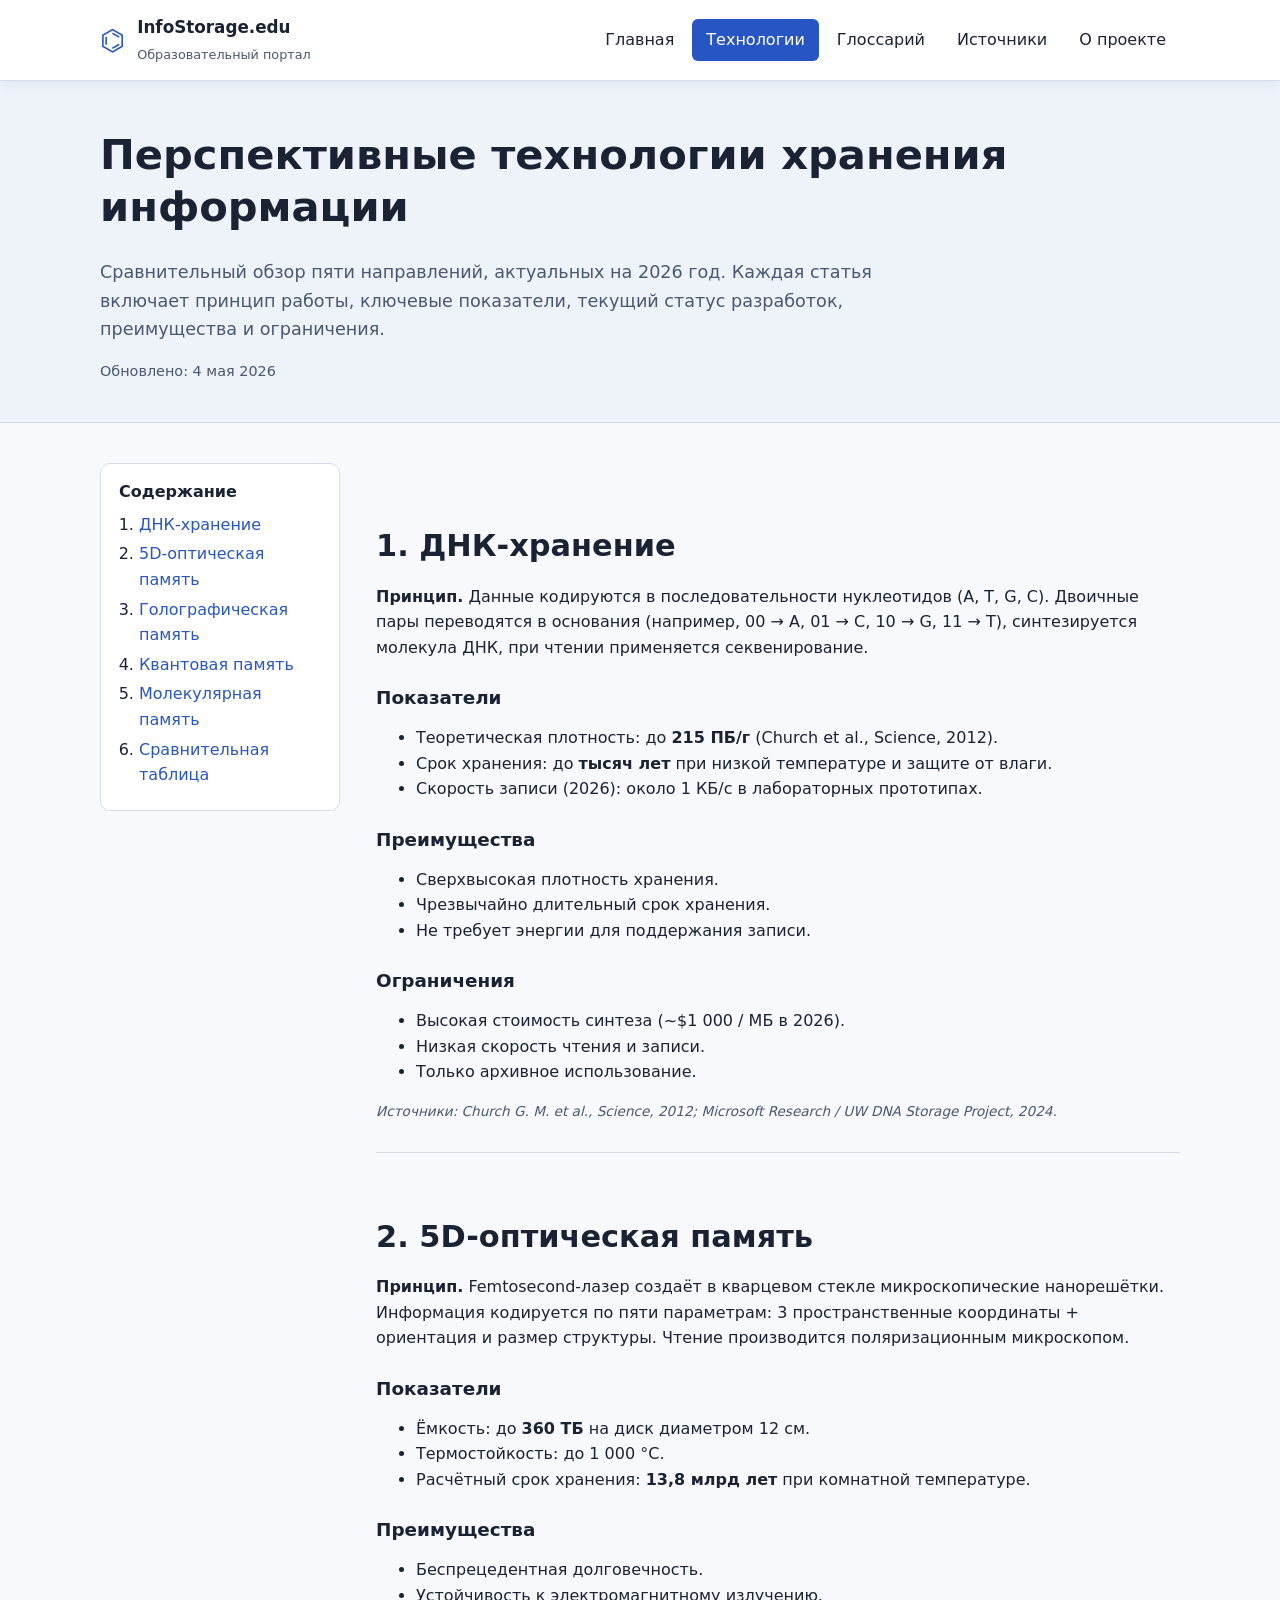
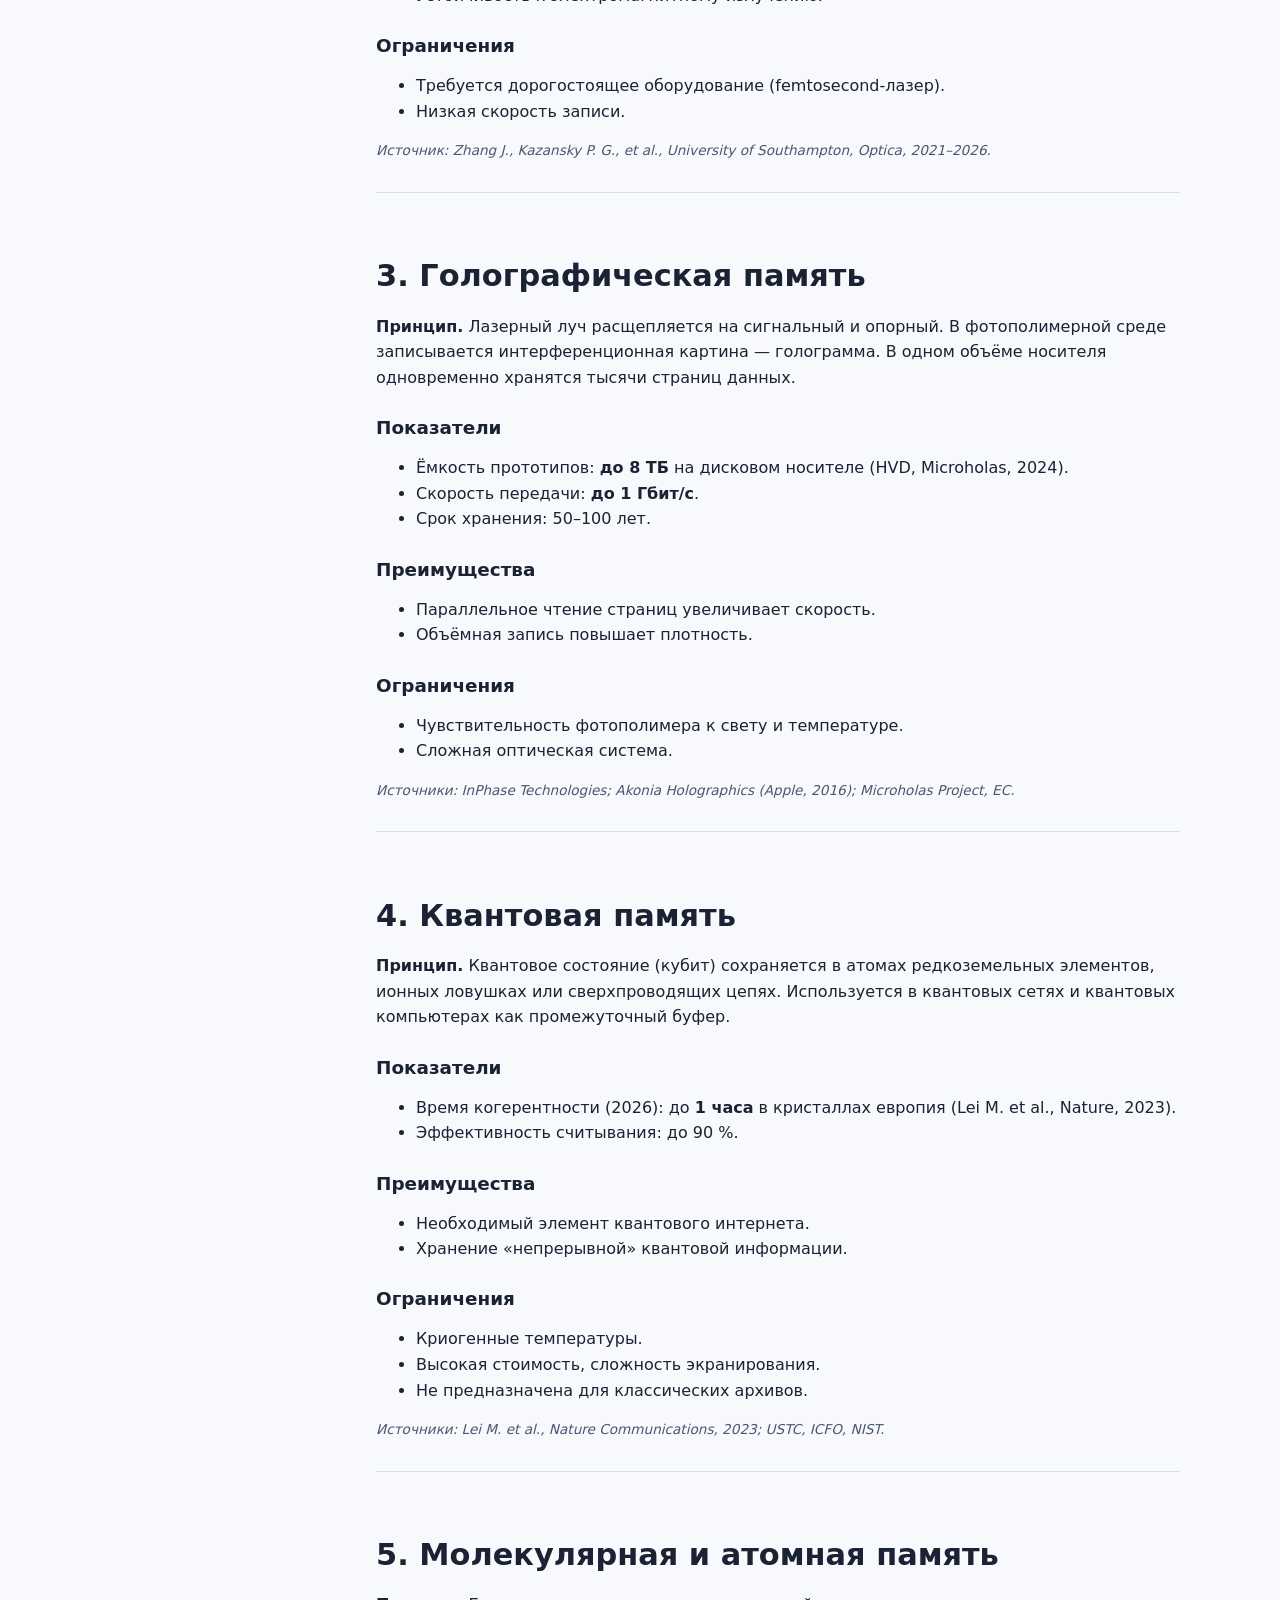
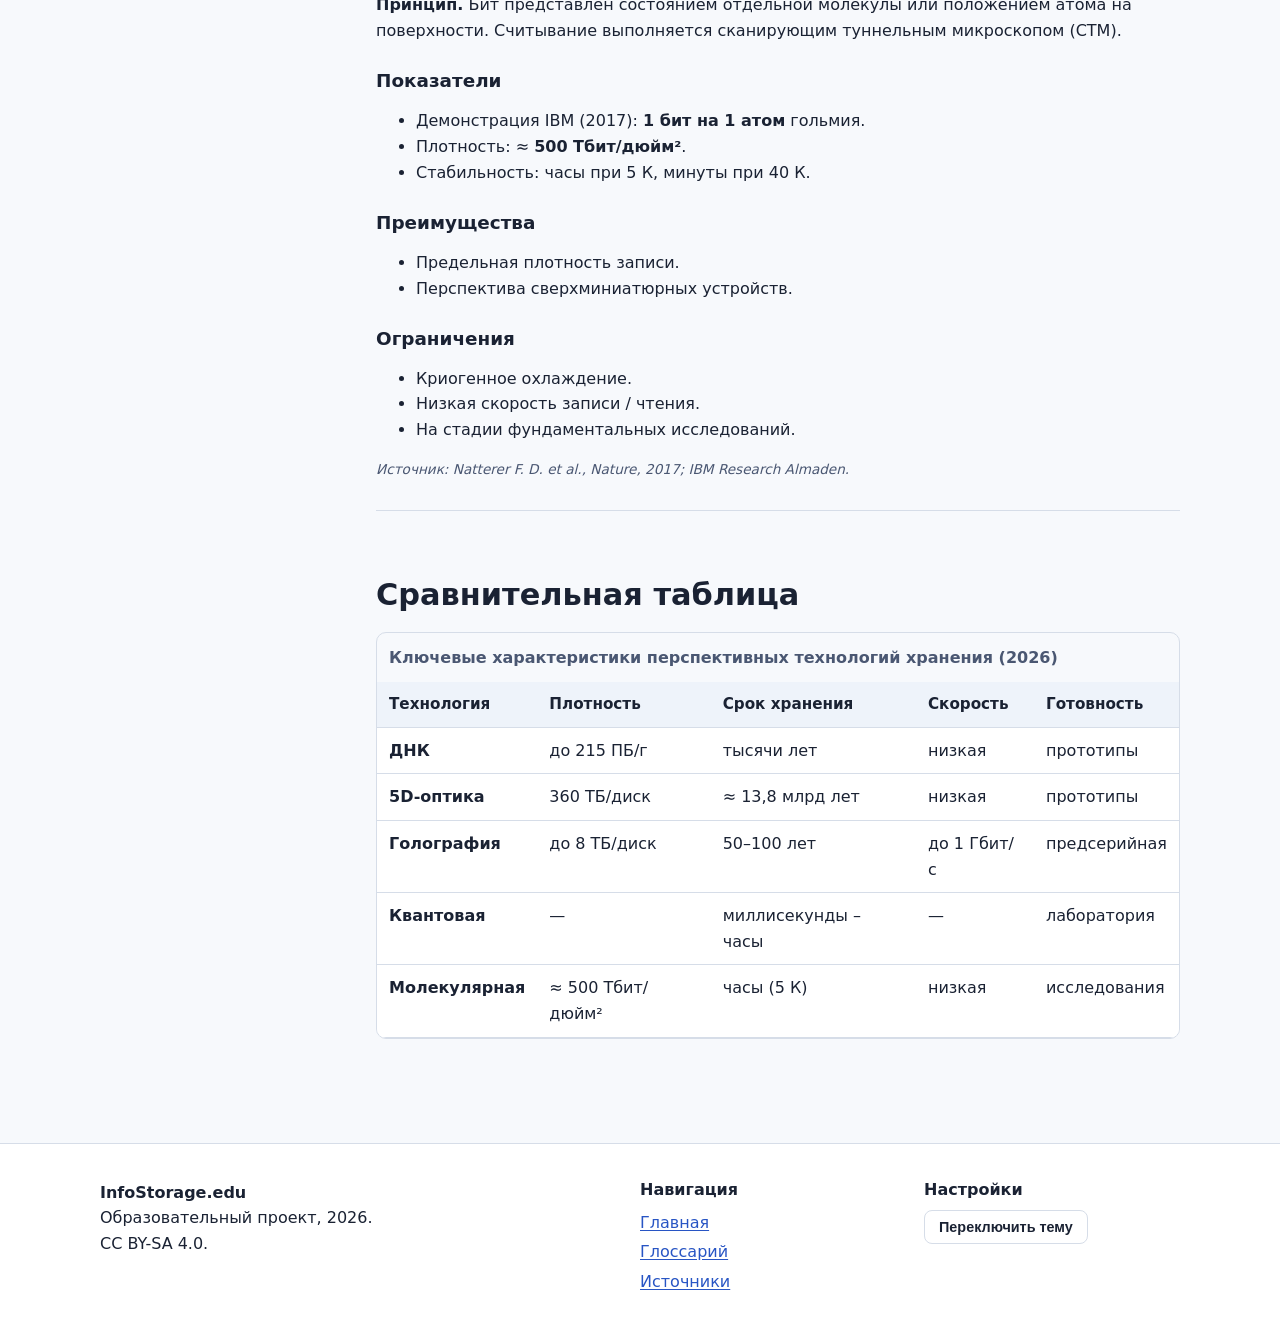
==== topics.html @ 256a17b6 "Add educational website on promising information storage technologies Multi-page site covering DNA s" ====
<!DOCTYPE html>
<html lang="ru">
<head>
    <meta charset="UTF-8">
    <meta name="viewport" content="width=device-width, initial-scale=1.0">
    <meta name="description" content="Подробный обзор пяти перспективных технологий хранения информации: ДНК, 5D-оптика, голография, квантовая и молекулярная память.">
    <title>Технологии — Перспективные технологии хранения информации</title>
    <link rel="stylesheet" href="styles.css">
</head>
<body>
    <a href="#main" class="skip-link">Перейти к основному содержанию</a>

    <header class="site-header" role="banner">
        <div class="container header-inner">
            <div class="logo">
                <span class="logo-mark" aria-hidden="true">⌬</span>
                <div>
                    <strong>InfoStorage.edu</strong>
                    <small>Образовательный портал</small>
                </div>
            </div>
            <nav class="main-nav" role="navigation" aria-label="Главное меню">
                <button class="nav-toggle" aria-expanded="false" aria-controls="nav-list">
                    <span class="sr-only">Открыть меню</span>
                    <span aria-hidden="true">☰</span>
                </button>
                <ul id="nav-list">
                    <li><a href="index.html">Главная</a></li>
                    <li><a href="topics.html" aria-current="page">Технологии</a></li>
                    <li><a href="glossary.html">Глоссарий</a></li>
                    <li><a href="references.html">Источники</a></li>
                    <li><a href="about.html">О проекте</a></li>
                </ul>
            </nav>
        </div>
    </header>

    <main id="main">
        <section class="page-head">
            <div class="container">
                <h1>Перспективные технологии хранения информации</h1>
                <p class="lead">Сравнительный обзор пяти направлений, актуальных
                на 2026 год. Каждая статья включает принцип работы, ключевые показатели,
                текущий статус разработок, преимущества и ограничения.</p>
                <p class="updated">Обновлено: <time datetime="2026-05-04">4 мая 2026</time></p>
            </div>
        </section>

        <div class="container layout-with-toc">
            <aside class="toc" aria-label="Содержание">
                <h2>Содержание</h2>
                <ol>
                    <li><a href="#dna">ДНК-хранение</a></li>
                    <li><a href="#5d">5D-оптическая память</a></li>
                    <li><a href="#holographic">Голографическая память</a></li>
                    <li><a href="#quantum">Квантовая память</a></li>
                    <li><a href="#molecular">Молекулярная память</a></li>
                    <li><a href="#comparison">Сравнительная таблица</a></li>
                </ol>
            </aside>

            <article class="article">
                <section id="dna">
                    <h2>1. ДНК-хранение</h2>
                    <p><strong>Принцип.</strong> Данные кодируются в последовательности
                    нуклеотидов (A, T, G, C). Двоичные пары переводятся в основания
                    (например, 00 → A, 01 → C, 10 → G, 11 → T), синтезируется молекула
                    ДНК, при чтении применяется секвенирование.</p>

                    <h3>Показатели</h3>
                    <ul>
                        <li>Теоретическая плотность: до <strong>215 ПБ/г</strong>
                        (Church et al., Science, 2012).</li>
                        <li>Срок хранения: до <strong>тысяч лет</strong> при низкой
                        температуре и защите от влаги.</li>
                        <li>Скорость записи (2026): около 1 КБ/с в лабораторных
                        прототипах.</li>
                    </ul>

                    <h3>Преимущества</h3>
                    <ul>
                        <li>Сверхвысокая плотность хранения.</li>
                        <li>Чрезвычайно длительный срок хранения.</li>
                        <li>Не требует энергии для поддержания записи.</li>
                    </ul>

                    <h3>Ограничения</h3>
                    <ul>
                        <li>Высокая стоимость синтеза (~$1 000 / МБ в 2026).</li>
                        <li>Низкая скорость чтения и записи.</li>
                        <li>Только архивное использование.</li>
                    </ul>
                    <p class="source">Источники: Church G. M. et al., Science, 2012;
                    Microsoft Research / UW DNA Storage Project, 2024.</p>
                </section>

                <section id="5d">
                    <h2>2. 5D-оптическая память</h2>
                    <p><strong>Принцип.</strong> Femtosecond-лазер создаёт в кварцевом
                    стекле микроскопические нанорешётки. Информация кодируется по пяти
                    параметрам: 3 пространственные координаты + ориентация и размер
                    структуры. Чтение производится поляризационным микроскопом.</p>

                    <h3>Показатели</h3>
                    <ul>
                        <li>Ёмкость: до <strong>360 ТБ</strong> на диск диаметром 12 см.</li>
                        <li>Термостойкость: до 1 000 °C.</li>
                        <li>Расчётный срок хранения: <strong>13,8 млрд лет</strong>
                        при комнатной температуре.</li>
                    </ul>

                    <h3>Преимущества</h3>
                    <ul>
                        <li>Беспрецедентная долговечность.</li>
                        <li>Устойчивость к электромагнитному излучению.</li>
                    </ul>

                    <h3>Ограничения</h3>
                    <ul>
                        <li>Требуется дорогостоящее оборудование (femtosecond-лазер).</li>
                        <li>Низкая скорость записи.</li>
                    </ul>
                    <p class="source">Источник: Zhang J., Kazansky P. G., et al.,
                    University of Southampton, Optica, 2021–2026.</p>
                </section>

                <section id="holographic">
                    <h2>3. Голографическая память</h2>
                    <p><strong>Принцип.</strong> Лазерный луч расщепляется на сигнальный
                    и опорный. В фотополимерной среде записывается интерференционная
                    картина — голограмма. В одном объёме носителя одновременно хранятся
                    тысячи страниц данных.</p>

                    <h3>Показатели</h3>
                    <ul>
                        <li>Ёмкость прототипов: <strong>до 8 ТБ</strong> на дисковом
                        носителе (HVD, Microholas, 2024).</li>
                        <li>Скорость передачи: <strong>до 1 Гбит/с</strong>.</li>
                        <li>Срок хранения: 50–100 лет.</li>
                    </ul>

                    <h3>Преимущества</h3>
                    <ul>
                        <li>Параллельное чтение страниц увеличивает скорость.</li>
                        <li>Объёмная запись повышает плотность.</li>
                    </ul>

                    <h3>Ограничения</h3>
                    <ul>
                        <li>Чувствительность фотополимера к свету и температуре.</li>
                        <li>Сложная оптическая система.</li>
                    </ul>
                    <p class="source">Источники: InPhase Technologies; Akonia Holographics
                    (Apple, 2016); Microholas Project, ЕС.</p>
                </section>

                <section id="quantum">
                    <h2>4. Квантовая память</h2>
                    <p><strong>Принцип.</strong> Квантовое состояние (кубит) сохраняется
                    в атомах редкоземельных элементов, ионных ловушках или сверхпроводящих
                    цепях. Используется в квантовых сетях и квантовых компьютерах
                    как промежуточный буфер.</p>

                    <h3>Показатели</h3>
                    <ul>
                        <li>Время когерентности (2026): до <strong>1 часа</strong>
                        в кристаллах европия (Lei M. et al., Nature, 2023).</li>
                        <li>Эффективность считывания: до 90 %.</li>
                    </ul>

                    <h3>Преимущества</h3>
                    <ul>
                        <li>Необходимый элемент квантового интернета.</li>
                        <li>Хранение «непрерывной» квантовой информации.</li>
                    </ul>

                    <h3>Ограничения</h3>
                    <ul>
                        <li>Криогенные температуры.</li>
                        <li>Высокая стоимость, сложность экранирования.</li>
                        <li>Не предназначена для классических архивов.</li>
                    </ul>
                    <p class="source">Источники: Lei M. et al., Nature Communications, 2023;
                    USTC, ICFO, NIST.</p>
                </section>

                <section id="molecular">
                    <h2>5. Молекулярная и атомная память</h2>
                    <p><strong>Принцип.</strong> Бит представлен состоянием отдельной
                    молекулы или положением атома на поверхности. Считывание выполняется
                    сканирующим туннельным микроскопом (СТМ).</p>

                    <h3>Показатели</h3>
                    <ul>
                        <li>Демонстрация IBM (2017): <strong>1 бит на 1 атом</strong>
                        гольмия.</li>
                        <li>Плотность: ≈ <strong>500 Тбит/дюйм²</strong>.</li>
                        <li>Стабильность: часы при 5 К, минуты при 40 К.</li>
                    </ul>

                    <h3>Преимущества</h3>
                    <ul>
                        <li>Предельная плотность записи.</li>
                        <li>Перспектива сверхминиатюрных устройств.</li>
                    </ul>

                    <h3>Ограничения</h3>
                    <ul>
                        <li>Криогенное охлаждение.</li>
                        <li>Низкая скорость записи / чтения.</li>
                        <li>На стадии фундаментальных исследований.</li>
                    </ul>
                    <p class="source">Источник: Natterer F. D. et al., Nature, 2017;
                    IBM Research Almaden.</p>
                </section>

                <section id="comparison">
                    <h2>Сравнительная таблица</h2>
                    <div class="table-wrap" tabindex="0">
                        <table>
                            <caption>Ключевые характеристики перспективных технологий хранения (2026)</caption>
                            <thead>
                                <tr>
                                    <th scope="col">Технология</th>
                                    <th scope="col">Плотность</th>
                                    <th scope="col">Срок хранения</th>
                                    <th scope="col">Скорость</th>
                                    <th scope="col">Готовность</th>
                                </tr>
                            </thead>
                            <tbody>
                                <tr>
                                    <th scope="row">ДНК</th>
                                    <td>до 215 ПБ/г</td>
                                    <td>тысячи лет</td>
                                    <td>низкая</td>
                                    <td>прототипы</td>
                                </tr>
                                <tr>
                                    <th scope="row">5D-оптика</th>
                                    <td>360 ТБ/диск</td>
                                    <td>≈ 13,8 млрд лет</td>
                                    <td>низкая</td>
                                    <td>прототипы</td>
                                </tr>
                                <tr>
                                    <th scope="row">Голография</th>
                                    <td>до 8 ТБ/диск</td>
                                    <td>50–100 лет</td>
                                    <td>до 1 Гбит/с</td>
                                    <td>предсерийная</td>
                                </tr>
                                <tr>
                                    <th scope="row">Квантовая</th>
                                    <td>—</td>
                                    <td>миллисекунды – часы</td>
                                    <td>—</td>
                                    <td>лаборатория</td>
                                </tr>
                                <tr>
                                    <th scope="row">Молекулярная</th>
                                    <td>≈ 500 Тбит/дюйм²</td>
                                    <td>часы (5 К)</td>
                                    <td>низкая</td>
                                    <td>исследования</td>
                                </tr>
                            </tbody>
                        </table>
                    </div>
                </section>
            </article>
        </div>
    </main>

    <footer class="site-footer" role="contentinfo">
        <div class="container footer-inner">
            <div>
                <strong>InfoStorage.edu</strong>
                <p>Образовательный проект, 2026.<br>CC BY-SA 4.0.</p>
            </div>
            <div>
                <h4>Навигация</h4>
                <ul>
                    <li><a href="index.html">Главная</a></li>
                    <li><a href="glossary.html">Глоссарий</a></li>
                    <li><a href="references.html">Источники</a></li>
                </ul>
            </div>
            <div>
                <h4>Настройки</h4>
                <button id="theme-toggle" class="btn btn-ghost" aria-pressed="false">
                    Переключить тему
                </button>
            </div>
        </div>
    </footer>

    <script src="script.js"></script>
</body>
</html>
---- styles.css ----
:root {
    --bg: #f7f9fc;
    --surface: #ffffff;
    --surface-alt: #eef3fa;
    --text: #1a2233;
    --text-muted: #4a5772;
    --primary: #2855c4;
    --primary-dark: #1e3f93;
    --accent: #00a39a;
    --border: #d6dde8;
    --shadow: 0 4px 14px rgba(20, 40, 80, 0.06);
    --radius: 10px;
    --maxw: 1120px;
}

[data-theme="dark"] {
    --bg: #0f1422;
    --surface: #181f33;
    --surface-alt: #11182a;
    --text: #e8eef9;
    --text-muted: #a4b0c8;
    --primary: #5e8cf2;
    --primary-dark: #7ea4ff;
    --accent: #4be0d3;
    --border: #2a334d;
    --shadow: 0 4px 14px rgba(0, 0, 0, 0.4);
}

* { box-sizing: border-box; }

html { scroll-behavior: smooth; }

body {
    margin: 0;
    font-family: "Inter", "Segoe UI", system-ui, -apple-system, "Helvetica Neue", Arial, sans-serif;
    color: var(--text);
    background: var(--bg);
    line-height: 1.6;
    font-size: 16px;
}

.container {
    max-width: var(--maxw);
    margin: 0 auto;
    padding: 0 20px;
}

.sr-only {
    position: absolute;
    width: 1px; height: 1px;
    padding: 0; margin: -1px; overflow: hidden;
    clip: rect(0, 0, 0, 0);
    white-space: nowrap;
    border: 0;
}

.skip-link {
    position: absolute;
    left: -10000px;
    top: 0;
    background: var(--primary);
    color: #fff;
    padding: 10px 16px;
    z-index: 1000;
    text-decoration: none;
}
.skip-link:focus { left: 10px; top: 10px; }

a {
    color: var(--primary);
    text-decoration: underline;
    text-underline-offset: 2px;
}
a:hover { color: var(--primary-dark); }
a:focus-visible {
    outline: 3px solid var(--accent);
    outline-offset: 2px;
    border-radius: 4px;
}

h1, h2, h3, h4 {
    color: var(--text);
    line-height: 1.25;
    margin: 0 0 0.6em;
}
h1 { font-size: clamp(1.7rem, 2.4vw + 1rem, 2.6rem); }
h2 { font-size: clamp(1.4rem, 1.5vw + 0.8rem, 1.9rem); margin-top: 1.6em; }
h3 { font-size: 1.15rem; margin-top: 1.4em; }

p { margin: 0 0 1em; }

/* Header */
.site-header {
    background: var(--surface);
    border-bottom: 1px solid var(--border);
    position: sticky;
    top: 0;
    z-index: 100;
    box-shadow: var(--shadow);
}
.header-inner {
    display: flex;
    justify-content: space-between;
    align-items: center;
    gap: 16px;
    padding: 14px 20px;
}
.logo {
    display: flex;
    align-items: center;
    gap: 12px;
}
.logo-mark {
    font-size: 1.8rem;
    color: var(--primary);
    line-height: 1;
}
.logo strong { display: block; font-size: 1.05rem; }
.logo small { color: var(--text-muted); font-size: 0.8rem; }

.main-nav ul {
    display: flex;
    gap: 4px;
    list-style: none;
    margin: 0;
    padding: 0;
    flex-wrap: wrap;
}
.main-nav a {
    display: block;
    padding: 8px 14px;
    border-radius: 6px;
    text-decoration: none;
    color: var(--text);
    font-weight: 500;
}
.main-nav a:hover { background: var(--surface-alt); }
.main-nav a[aria-current="page"] {
    background: var(--primary);
    color: #fff;
}
.nav-toggle {
    display: none;
    background: none;
    border: 1px solid var(--border);
    padding: 8px 12px;
    border-radius: 6px;
    cursor: pointer;
    color: var(--text);
    font-size: 1.2rem;
}

/* Hero */
.hero {
    padding: 64px 0 48px;
    background: linear-gradient(135deg, var(--surface-alt), var(--surface));
    border-bottom: 1px solid var(--border);
}
.eyebrow {
    text-transform: uppercase;
    letter-spacing: 0.1em;
    font-size: 0.8rem;
    color: var(--accent);
    font-weight: 600;
    margin-bottom: 8px;
}
.lead { font-size: 1.1rem; color: var(--text-muted); max-width: 70ch; }
.hero-actions { margin: 24px 0 16px; display: flex; gap: 12px; flex-wrap: wrap; }
.updated {
    color: var(--text-muted);
    font-size: 0.9rem;
}

.btn {
    display: inline-block;
    padding: 12px 22px;
    border-radius: 8px;
    text-decoration: none;
    font-weight: 600;
    border: 2px solid transparent;
    cursor: pointer;
    font-size: 1rem;
    transition: transform 0.1s, background 0.2s;
}
.btn:hover { transform: translateY(-1px); }
.btn-primary { background: var(--primary); color: #fff; }
.btn-primary:hover { background: var(--primary-dark); color: #fff; }
.btn-secondary {
    background: transparent;
    color: var(--primary);
    border-color: var(--primary);
}
.btn-secondary:hover { background: var(--primary); color: #fff; }
.btn-ghost {
    background: transparent;
    color: var(--text);
    border: 1px solid var(--border);
    padding: 8px 14px;
    font-size: 0.9rem;
}
.btn-ghost:hover { background: var(--surface-alt); }

/* Sections */
.content-section { padding: 56px 0; }
.content-section.alt { background: var(--surface-alt); }
.content-section.criteria { background: var(--surface); border-top: 1px solid var(--border); }

.cards {
    display: grid;
    grid-template-columns: repeat(auto-fit, minmax(260px, 1fr));
    gap: 20px;
    margin-top: 24px;
}
.card {
    background: var(--surface);
    border: 1px solid var(--border);
    border-radius: var(--radius);
    padding: 22px;
    box-shadow: var(--shadow);
}
.card h3 { margin-top: 0; color: var(--primary); }
.source {
    font-size: 0.85rem;
    color: var(--text-muted);
    margin-top: 12px;
    font-style: italic;
}

.topic-grid {
    list-style: none;
    padding: 0;
    margin: 24px 0 0;
    display: grid;
    grid-template-columns: repeat(auto-fit, minmax(220px, 1fr));
    gap: 16px;
}
.topic-grid a {
    display: block;
    padding: 18px;
    background: var(--surface);
    border: 1px solid var(--border);
    border-radius: var(--radius);
    text-decoration: none;
    color: var(--text);
    transition: border-color 0.2s, transform 0.1s;
}
.topic-grid a:hover {
    border-color: var(--primary);
    transform: translateY(-2px);
}
.topic-grid h3 { margin: 0 0 6px; color: var(--primary); }
.topic-grid p { margin: 0; color: var(--text-muted); font-size: 0.95rem; }

.news-list {
    list-style: none;
    padding: 0;
    margin: 0;
    display: grid;
    gap: 16px;
}
.news-list li {
    background: var(--surface);
    padding: 18px;
    border-left: 4px solid var(--primary);
    border-radius: 6px;
    box-shadow: var(--shadow);
}
.news-list time {
    display: block;
    font-size: 0.85rem;
    color: var(--accent);
    font-weight: 600;
    margin-bottom: 6px;
}

.criteria-list dt {
    font-weight: 700;
    color: var(--primary);
    margin-top: 14px;
}
.criteria-list dd { margin: 4px 0 0; padding-left: 0; color: var(--text-muted); }

/* Page head */
.page-head {
    padding: 48px 0 24px;
    background: var(--surface-alt);
    border-bottom: 1px solid var(--border);
}

/* Layout with TOC */
.layout-with-toc {
    display: grid;
    grid-template-columns: 240px 1fr;
    gap: 36px;
    padding: 40px 20px;
}
.toc {
    position: sticky;
    top: 90px;
    align-self: start;
    background: var(--surface);
    border: 1px solid var(--border);
    border-radius: var(--radius);
    padding: 18px;
}
.toc h2 { font-size: 1rem; margin: 0 0 10px; }
.toc ol { padding-left: 20px; margin: 0; }
.toc li { margin: 4px 0; }
.toc a { text-decoration: none; }
.toc a:hover { text-decoration: underline; }

.article section { padding: 16px 0; border-bottom: 1px solid var(--border); }
.article section:last-child { border-bottom: none; }

/* Table */
.table-wrap {
    overflow-x: auto;
    margin-top: 14px;
    border: 1px solid var(--border);
    border-radius: var(--radius);
}
table {
    width: 100%;
    border-collapse: collapse;
    background: var(--surface);
}
caption {
    text-align: left;
    padding: 12px;
    font-weight: 600;
    color: var(--text-muted);
    caption-side: top;
}
th, td {
    padding: 10px 12px;
    text-align: left;
    border-bottom: 1px solid var(--border);
    vertical-align: top;
}
thead th {
    background: var(--surface-alt);
    font-size: 0.95rem;
}
tbody th { font-weight: 600; }

/* Glossary */
.search-field {
    display: block;
    margin: 32px 0 18px;
    max-width: 480px;
}
.search-field span { display: block; font-size: 0.9rem; margin-bottom: 6px; color: var(--text-muted); }
.search-field input {
    width: 100%;
    padding: 12px 14px;
    border: 1px solid var(--border);
    border-radius: 8px;
    background: var(--surface);
    color: var(--text);
    font-size: 1rem;
}
.search-field input:focus {
    outline: 3px solid var(--accent);
    outline-offset: 0;
    border-color: var(--primary);
}
.glossary {
    display: grid;
    gap: 14px;
    grid-template-columns: repeat(auto-fit, minmax(280px, 1fr));
    margin-bottom: 48px;
}
.g-item {
    background: var(--surface);
    border: 1px solid var(--border);
    border-radius: var(--radius);
    padding: 16px;
}
.g-item dt { font-weight: 700; color: var(--primary); margin-bottom: 6px; }
.g-item dd { margin: 0; color: var(--text-muted); }

/* References */
.references {
    background: var(--surface);
    border: 1px solid var(--border);
    border-radius: var(--radius);
    padding: 16px 28px;
    margin: 0 0 28px;
}
.references li { margin: 8px 0; }
.note {
    font-size: 0.9rem;
    color: var(--text-muted);
    border-left: 3px solid var(--accent);
    padding: 8px 14px;
    background: var(--surface-alt);
    border-radius: 4px;
}

/* About */
.people, .changelog {
    list-style: none;
    padding: 0;
}
.people li, .changelog li {
    background: var(--surface);
    border: 1px solid var(--border);
    border-radius: var(--radius);
    padding: 12px 16px;
    margin-bottom: 10px;
}
.changelog time {
    font-weight: 600;
    color: var(--accent);
    margin-right: 6px;
}

/* Footer */
.site-footer {
    background: var(--surface);
    border-top: 1px solid var(--border);
    padding: 36px 0 28px;
    margin-top: 48px;
}
.footer-inner {
    display: grid;
    grid-template-columns: 2fr 1fr 1fr;
    gap: 28px;
}
.footer-inner h4 { margin: 0 0 10px; font-size: 1rem; }
.footer-inner ul { list-style: none; padding: 0; margin: 0; }
.footer-inner li { margin: 4px 0; }
.small { font-size: 0.85rem; color: var(--text-muted); }

/* Responsive */
@media (max-width: 860px) {
    .layout-with-toc { grid-template-columns: 1fr; }
    .toc { position: static; }
    .footer-inner { grid-template-columns: 1fr; }
    .nav-toggle { display: inline-block; }
    .main-nav ul {
        display: none;
        position: absolute;
        top: 100%; left: 0; right: 0;
        background: var(--surface);
        flex-direction: column;
        padding: 12px 16px;
        border-bottom: 1px solid var(--border);
        box-shadow: var(--shadow);
    }
    .main-nav ul.open { display: flex; }
    .header-inner { position: relative; }
}

@media (prefers-reduced-motion: reduce) {
    * { animation: none !important; transition: none !important; }
    html { scroll-behavior: auto; }
}
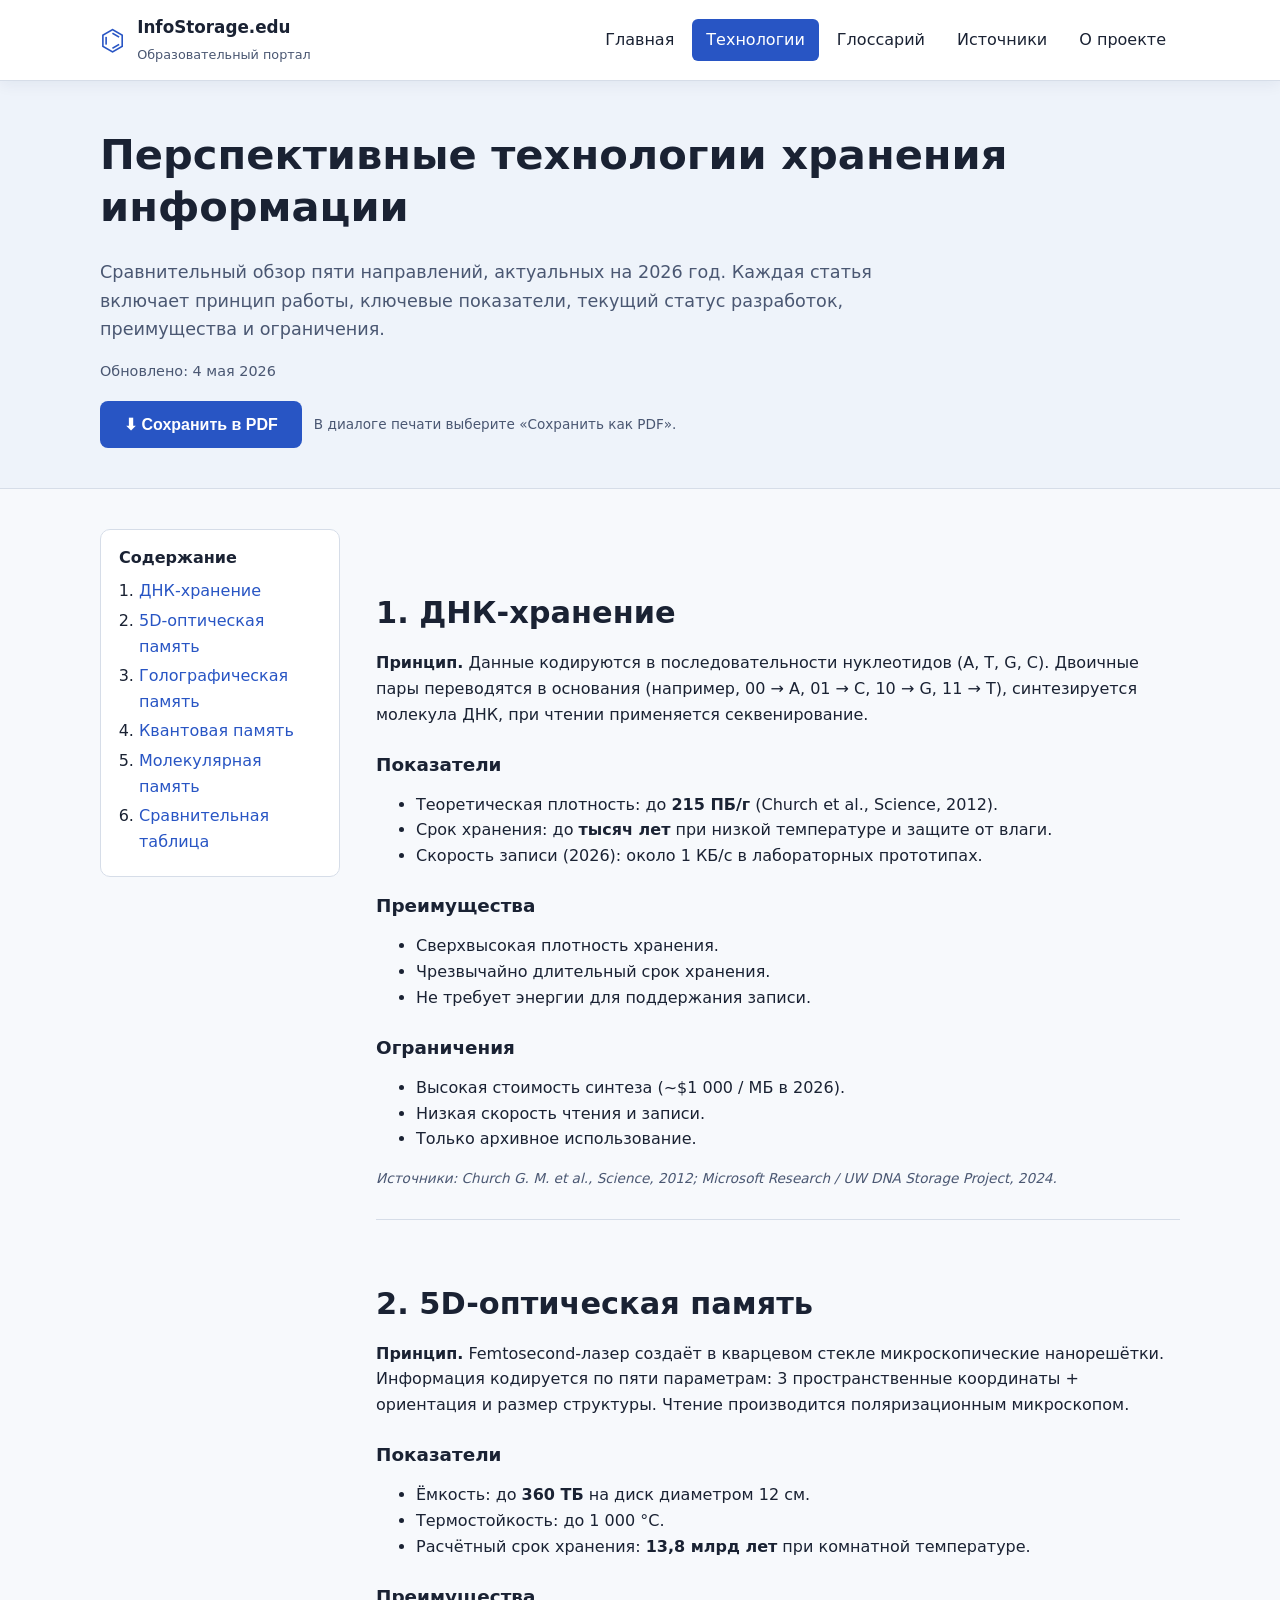
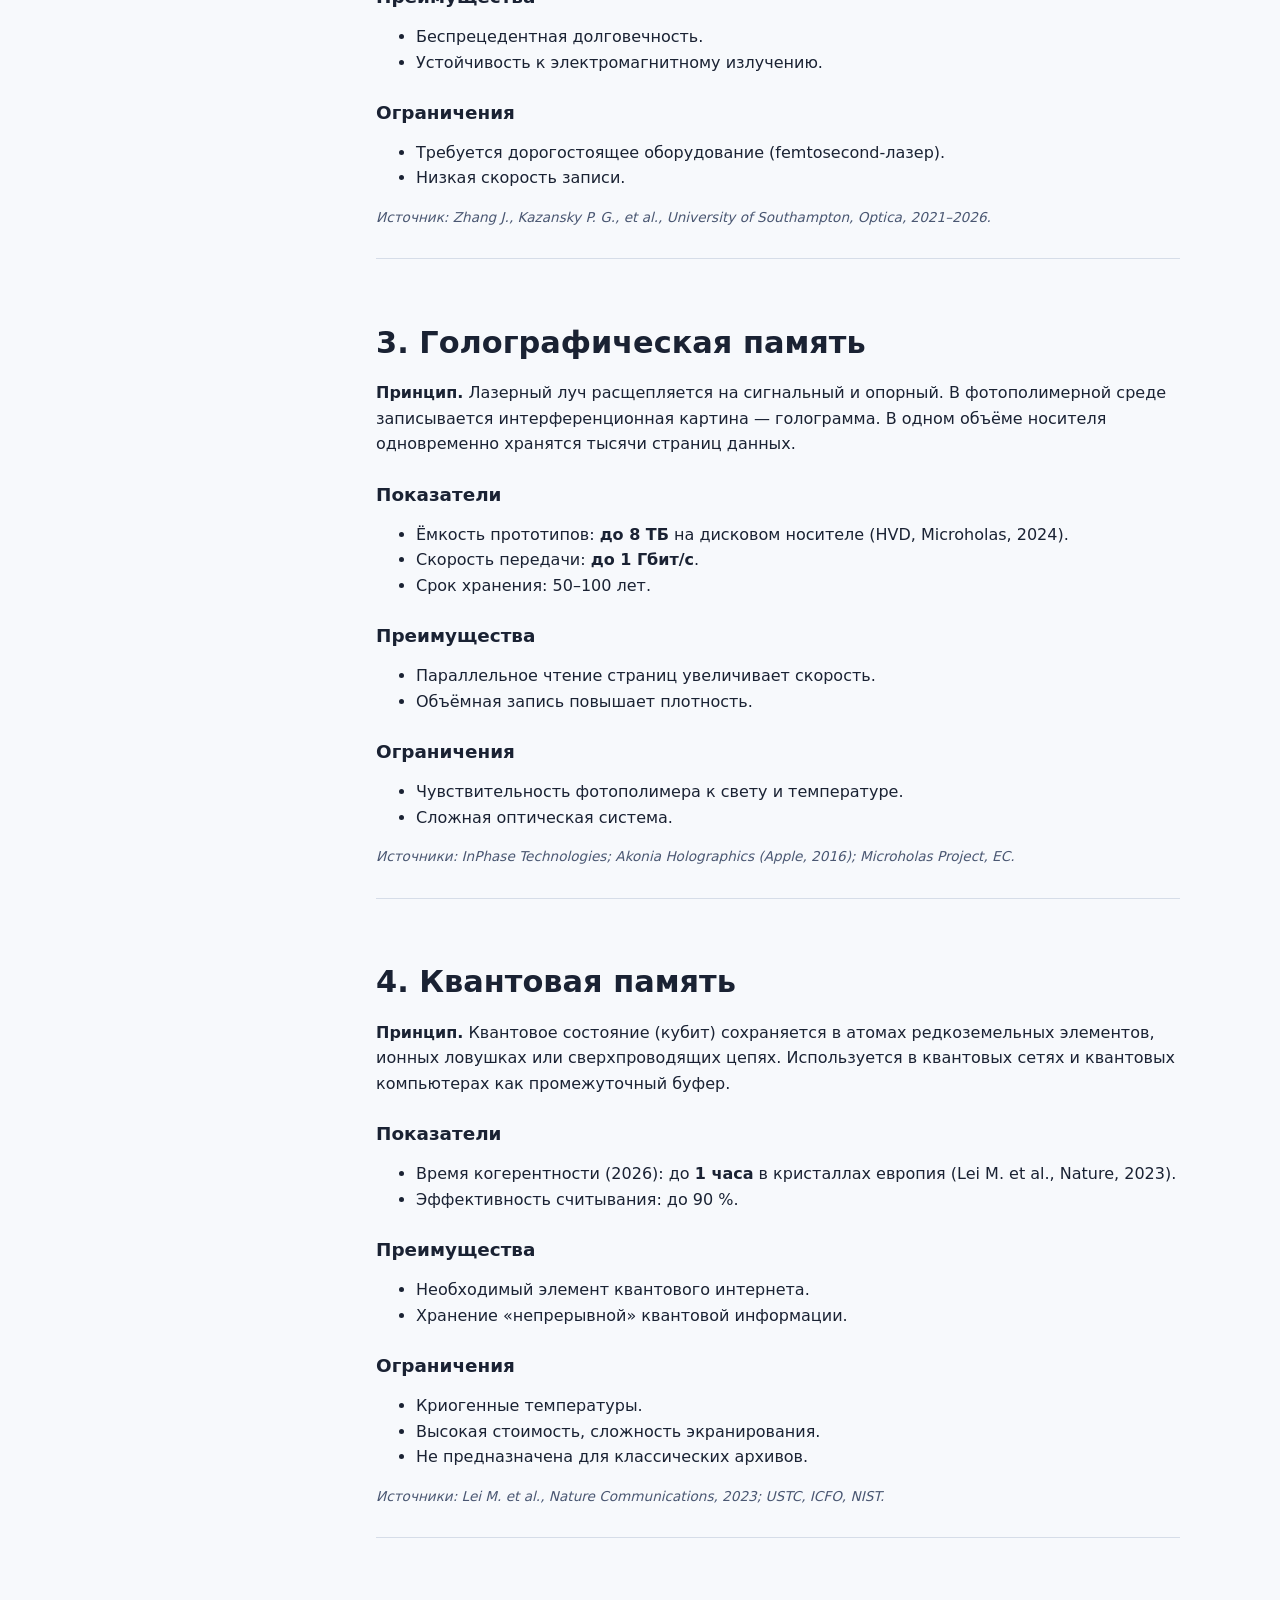
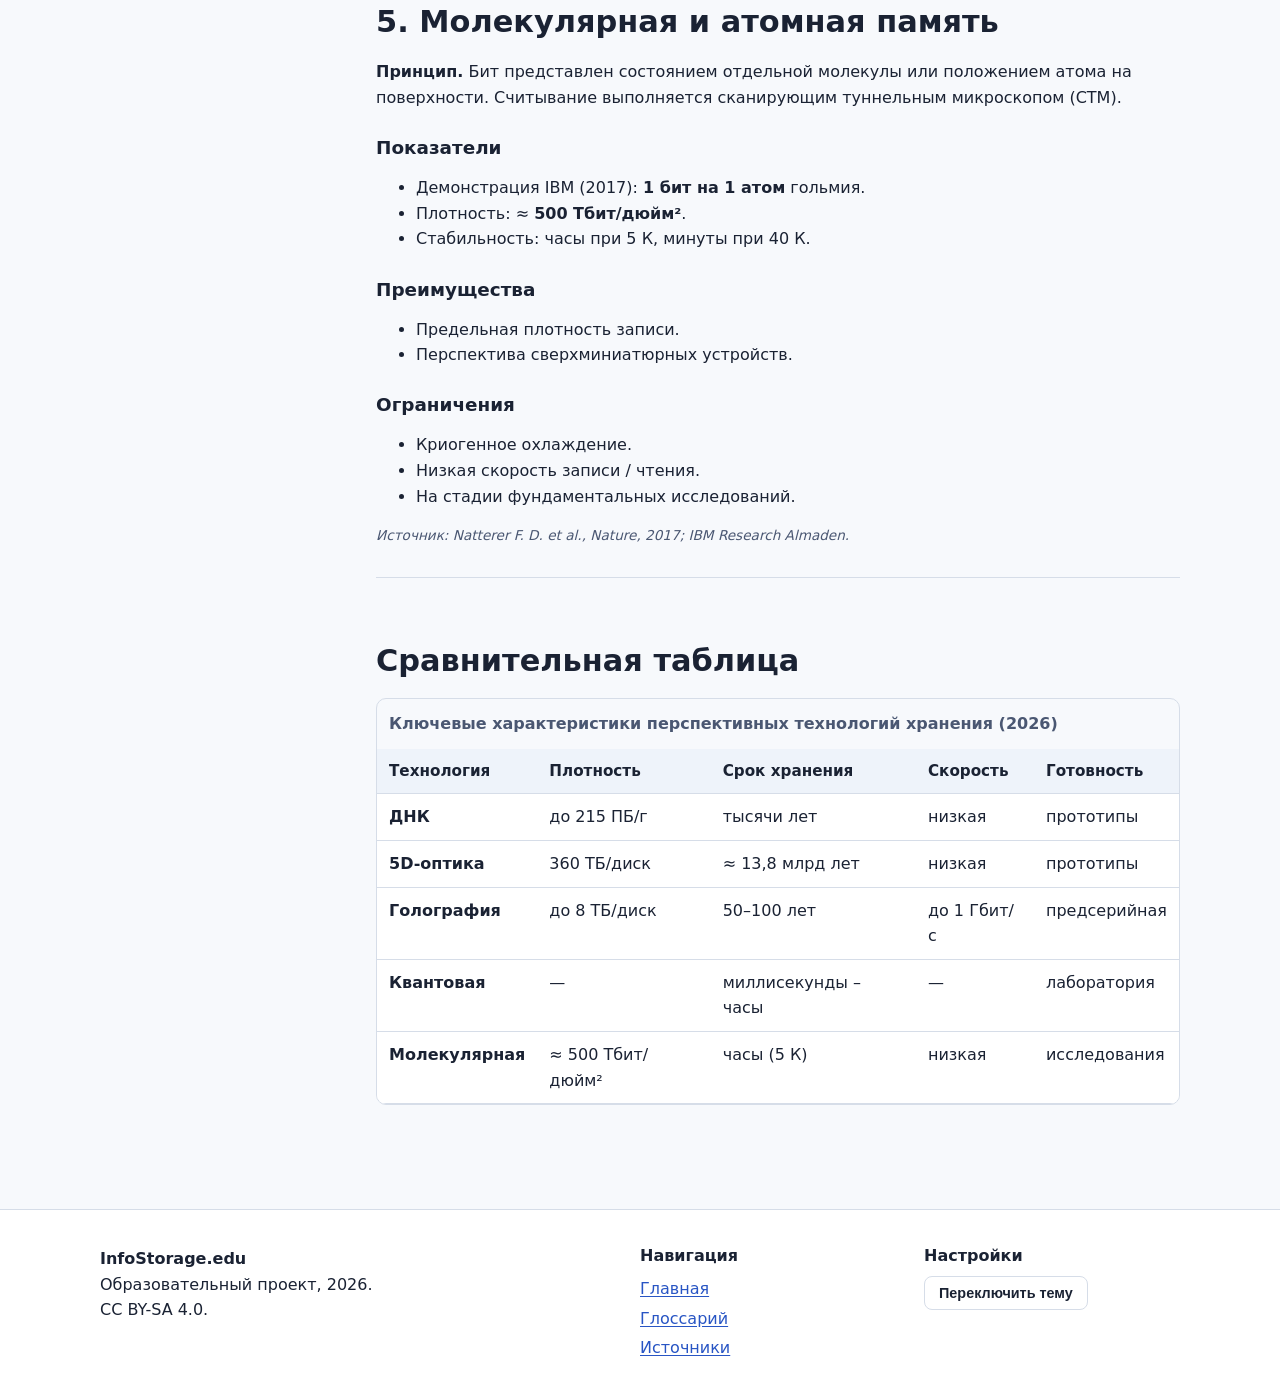
==== commit 4fee52e5: "Add Save as PDF button and print styles to topics page The button triggers the browser print dialog " ====
--- a/topics.html
+++ b/topics.html
@@ -43,6 +43,12 @@
                 на 2026 год. Каждая статья включает принцип работы, ключевые показатели,
                 текущий статус разработок, преимущества и ограничения.</p>
                 <p class="updated">Обновлено: <time datetime="2026-05-04">4 мая 2026</time></p>
+                <p class="page-actions no-print">
+                    <button id="pdf-button" class="btn btn-primary" type="button">
+                        <span aria-hidden="true">⬇</span> Сохранить в PDF
+                    </button>
+                    <span class="small">В диалоге печати выберите «Сохранить как PDF».</span>
+                </p>
             </div>
         </section>
 
--- a/styles.css
+++ b/styles.css
@@ -456,3 +456,79 @@
     * { animation: none !important; transition: none !important; }
     html { scroll-behavior: auto; }
 }
+
+.page-actions {
+    display: flex;
+    align-items: center;
+    gap: 12px;
+    flex-wrap: wrap;
+    margin-top: 18px;
+}
+
+/* Print / Save as PDF */
+@media print {
+    :root {
+        --bg: #ffffff;
+        --surface: #ffffff;
+        --surface-alt: #ffffff;
+        --text: #000000;
+        --text-muted: #333333;
+        --primary: #1a1a1a;
+        --primary-dark: #000000;
+        --accent: #444444;
+        --border: #999999;
+        --shadow: none;
+    }
+    html, body {
+        background: #fff !important;
+        color: #000 !important;
+        font-size: 11pt;
+    }
+    @page {
+        size: A4;
+        margin: 18mm 16mm;
+    }
+    .site-header,
+    .site-footer,
+    .toc,
+    .nav-toggle,
+    .hero-actions,
+    .no-print,
+    #theme-toggle,
+    .skip-link {
+        display: none !important;
+    }
+    .page-head {
+        background: #fff !important;
+        border-bottom: 1px solid #999;
+        padding: 0 0 12px;
+    }
+    .layout-with-toc {
+        display: block;
+        padding: 0;
+    }
+    .container { max-width: none; padding: 0; }
+    a { color: #000 !important; text-decoration: none !important; }
+    .article section {
+        page-break-inside: avoid;
+        break-inside: avoid;
+        border-bottom: 1px solid #ccc;
+    }
+    h1, h2, h3 {
+        page-break-after: avoid;
+        break-after: avoid;
+        color: #000 !important;
+    }
+    h2 { margin-top: 18pt; }
+    table, th, td { border: 1px solid #555 !important; }
+    thead { display: table-header-group; }
+    tr { page-break-inside: avoid; }
+    .table-wrap { overflow: visible; border: none; }
+    .source { color: #555 !important; }
+    /* Show external link URLs after links inside the article */
+    .article a[href^="http"]::after {
+        content: " (" attr(href) ")";
+        font-size: 0.85em;
+        color: #555;
+    }
+}
